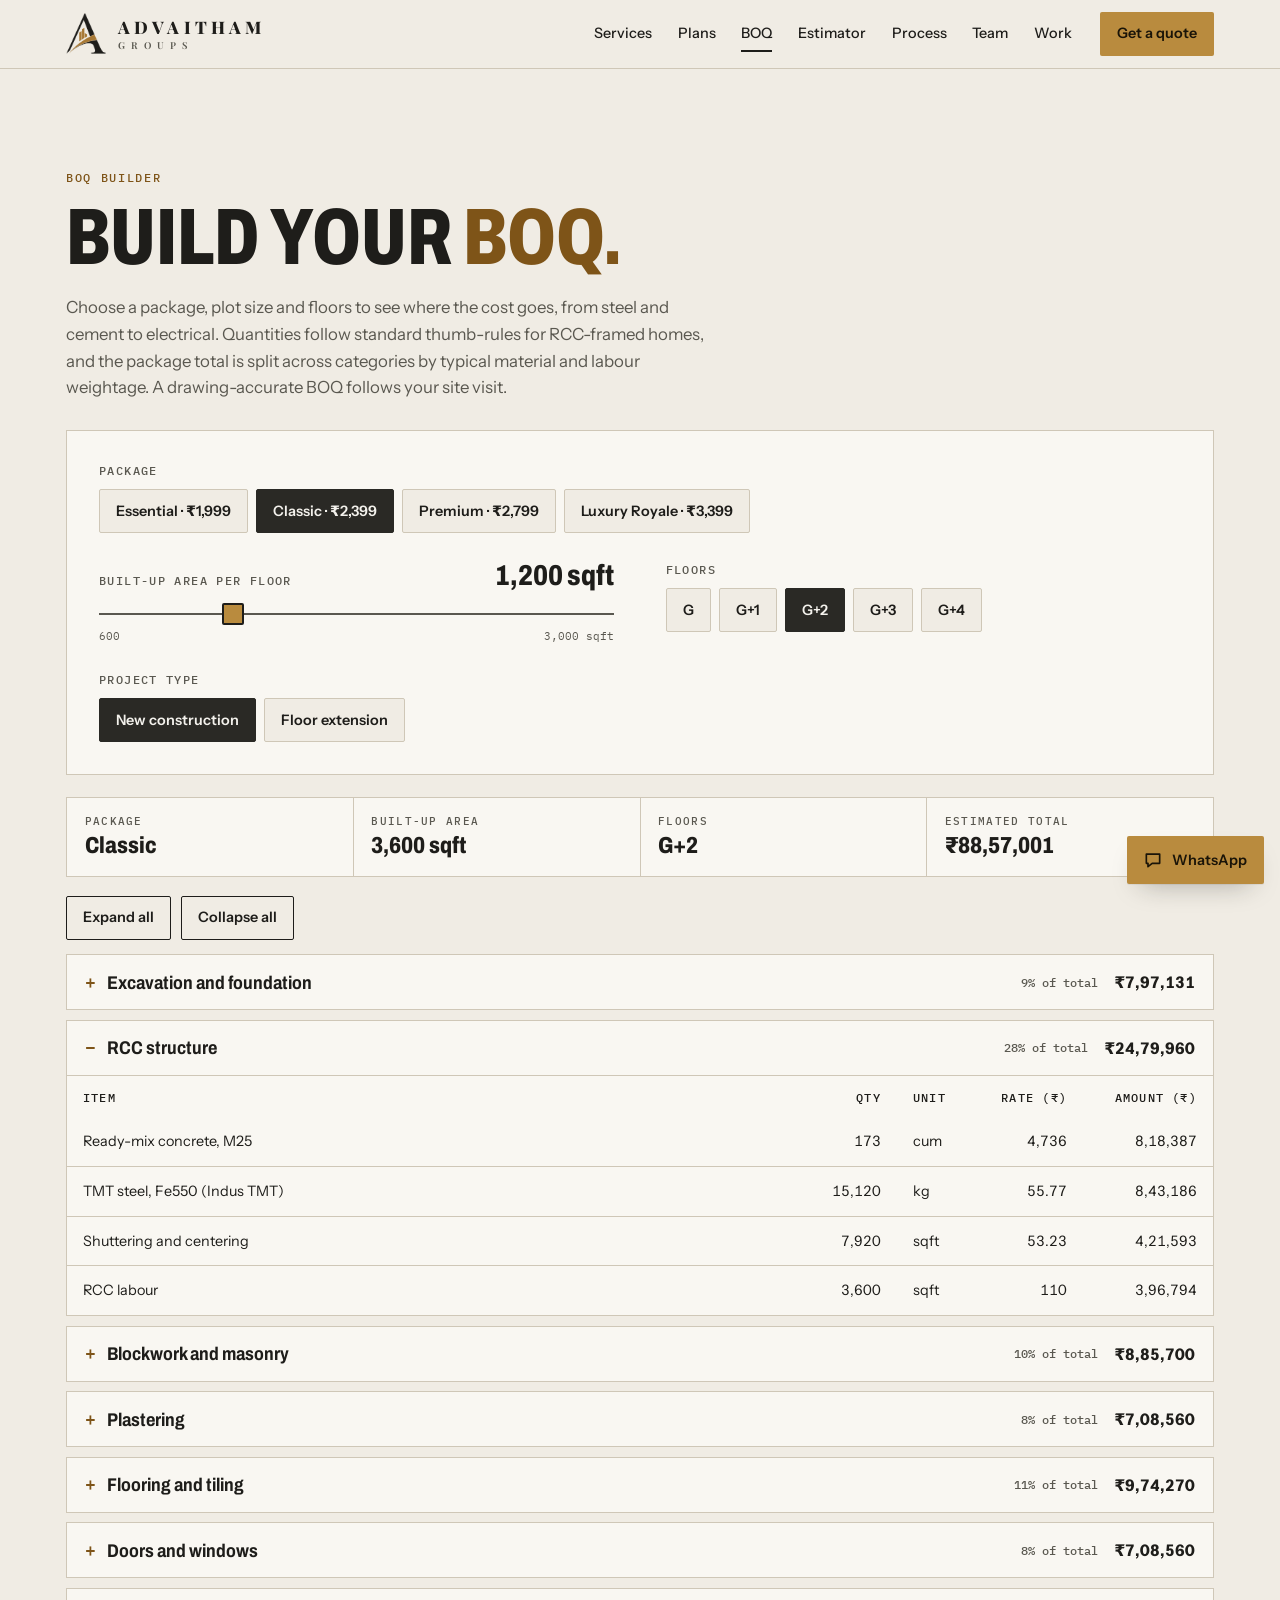
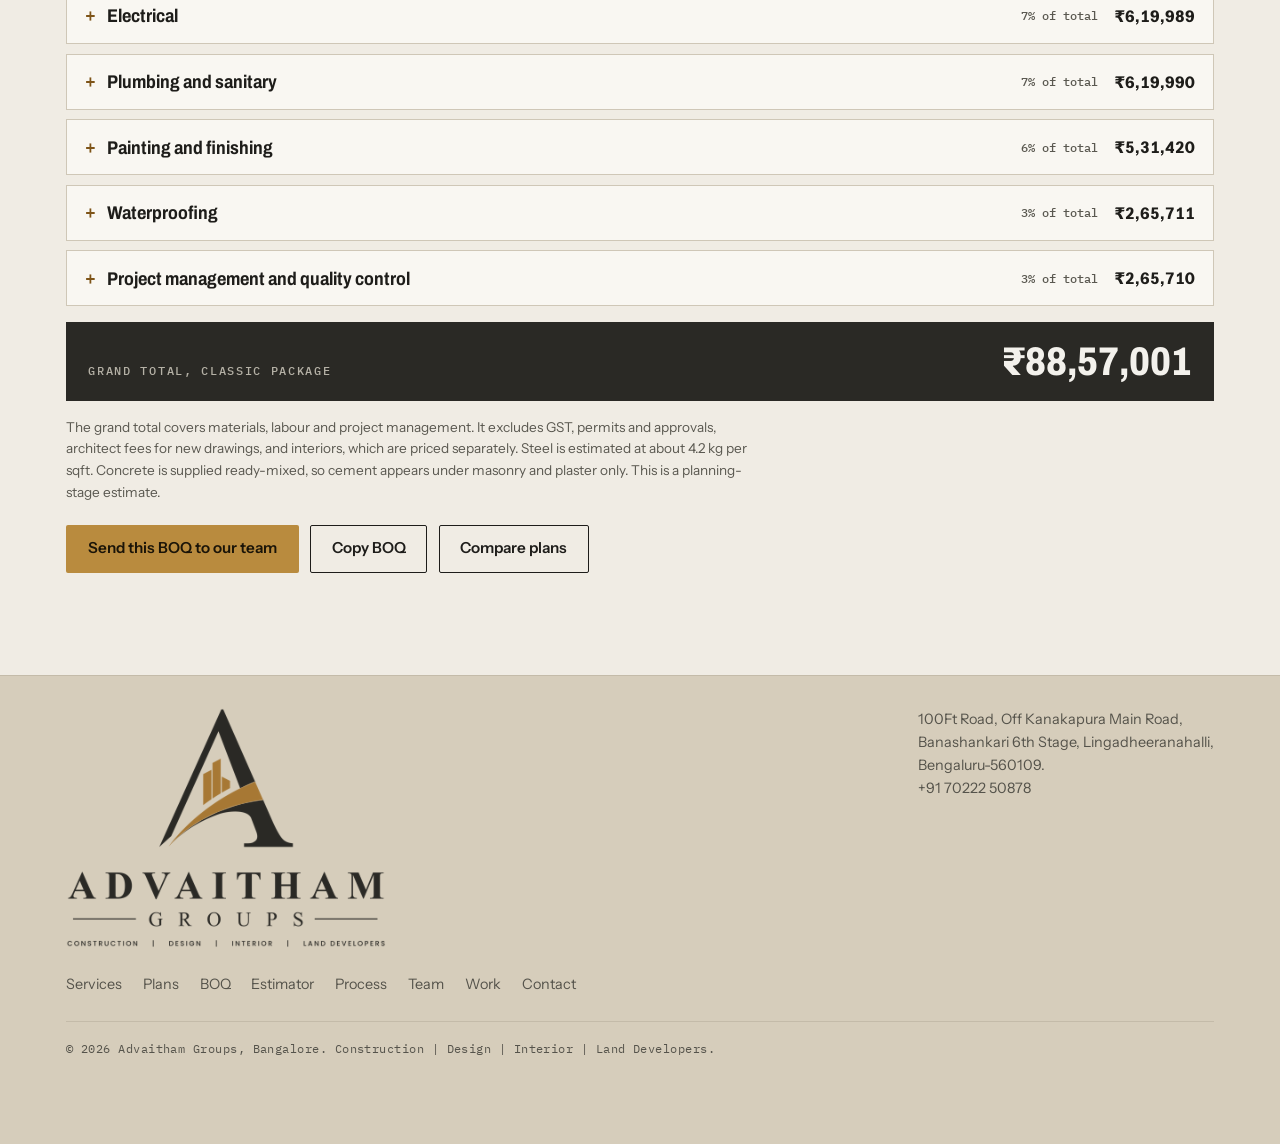
==== boq.html @ 54901fe6 "Add files via upload" ====
<!doctype html>
<html lang="en">
<head>
<meta charset="utf-8">
<meta name="viewport" content="width=device-width, initial-scale=1, viewport-fit=cover">
<meta name="description" content="Advaitham Groups: construction, design, interior and land development in Bengaluru. 100Ft Road, Off Kanakapura Main Road, Banashankari 6th Stage, Lingadheeranahalli, Bengaluru-560109.">
<meta name="theme-color" content="#E1DACD">
<title>BOQ Builder | Advaitham Groups</title>
<link rel="preconnect" href="https://fonts.googleapis.com">
<link rel="preconnect" href="https://fonts.gstatic.com" crossorigin>
<link rel="stylesheet" href="https://fonts.googleapis.com/css2?family=Archivo:wdth,wght@62..125,100..900&family=IBM+Plex+Mono:wght@400;500&family=Instrument+Sans:wght@400;500;600&family=Playfair+Display:wght@600;800&display=swap">
<link rel="stylesheet" href="styles.css">
<style>html{color-scheme:light}:root{padding-top:env(safe-area-inset-top,0px);padding-bottom:env(safe-area-inset-bottom,0px)}</style>
</head>
<body>
<header class="hdr">
  <div class="wrap hdr-in">
    <a class="brand" href="index.html#top" aria-label="Advaitham Groups, home"><span class="lg lg-mark" aria-hidden="true"><i class="k"></i><i class="b"></i></span><span class="bt"><b>ADVAITHAM</b><small>GROUPS</small></span></a>
    <div class="nav">
      <nav class="nav-links" id="nav-links" aria-label="Main"><a href="index.html#services">Services</a><a href="plans.html">Plans</a><a href="boq.html" aria-current="page">BOQ</a><a href="index.html#estimate">Estimator</a><a href="index.html#process">Process</a><a href="index.html#team">Team</a><a href="index.html#work">Work</a></nav>
      <a class="btn btn-primary btn-sm" href="index.html#contact">Get a quote</a>
      <button class="menu-btn" id="menu-btn" type="button" aria-expanded="false" aria-controls="nav-links" aria-label="Open menu">
        <svg viewBox="0 0 20 20" fill="none" stroke="currentColor" stroke-width="2" stroke-linecap="square"><path d="M2 5h16M2 10h16M2 15h16"/></svg>
      </button>
    </div>
  </div>
</header>
<main>
<section class="sec">
  <div class="wrap">
    <p class="eyebrow">BOQ builder</p>
    <h1 class="ph">Build your <span class="hl">BOQ.</span></h1>
    <p class="ph-p">Choose a package, plot size and floors to see where the cost goes, from steel and cement to electrical. Quantities follow standard thumb-rules for RCC-framed homes, and the package total is split across categories by typical material and labour weightage. A drawing-accurate BOQ follows your site visit.</p>
    <div class="boq-ctl" style="margin-top:1.8rem">
      <fieldset class="full"><legend class="field-l">Package</legend><div class="chips" id="pkg-chips"></div></fieldset>
      <div>
        <div class="field-h"><label class="field-l" for="plot">Built-up area per floor</label><output class="field-v" id="plot-v" for="plot">1,200 sqft</output></div>
        <input type="range" id="plot" min="600" max="3000" step="50" value="1200">
        <div class="range-ends"><span>600</span><span>3,000 sqft</span></div>
      </div>
      <fieldset><legend class="field-l" id="floors-l">Floors</legend><div class="chips" id="floors-chips"></div></fieldset>
      <fieldset class="full"><legend class="field-l">Project type</legend><div class="chips" id="type-chips"></div></fieldset>
    </div>
    <div class="boq-sum" id="boq-sum"></div>
    <div class="boq-tools">
      <button class="btn btn-ghost btn-sm" id="boq-exp" type="button">Expand all</button>
      <button class="btn btn-ghost btn-sm" id="boq-col" type="button">Collapse all</button>
    </div>
    <div id="boq-cats"></div>
    <div class="bq-total" id="boq-total"></div>
    <p class="boq-note">The grand total covers materials, labour and project management. It excludes GST, permits and approvals, architect fees for new drawings, and interiors, which are priced separately. Steel is estimated at about 4.2 kg per sqft. Concrete is supplied ready-mixed, so cement appears under masonry and plaster only. This is a planning-stage estimate.</p>
    <div class="est-actions">
      <a class="btn btn-primary" id="boq-wa" href="https://wa.me/917022250878" target="_blank" rel="noopener">Send this BOQ to our team</a>
      <button class="btn btn-ghost" id="boq-copy" type="button">Copy BOQ</button>
      <a class="btn btn-ghost" href="plans.html">Compare plans</a>
    </div>
  </div>
</section>
</main>
<footer class="foot">
  <div class="wrap foot-in">
    <a href="index.html#top" aria-label="Advaitham Groups, back to top"><span class="lg lg-full" role="img" aria-label="Advaitham Groups. Construction, Design, Interior, Land Developers"><i class="k"></i><i class="b"></i></span></a>
    <address>100Ft Road, Off Kanakapura Main Road,<br>Banashankari 6th Stage, Lingadheeranahalli,<br>Bengaluru-560109.<br>+91 70222 50878</address>
    <nav aria-label="Footer">
      <a href="index.html#services">Services</a><a href="plans.html">Plans</a><a href="boq.html">BOQ</a><a href="index.html#estimate">Estimator</a><a href="index.html#process">Process</a><a href="index.html#team">Team</a><a href="index.html#work">Work</a><a href="index.html#contact">Contact</a>
    </nav>
    <small class="cp">© 2026 Advaitham Groups, Bangalore. Construction | Design | Interior | Land Developers.</small>
  </div>
</footer>

<a class="wa" href="https://wa.me/917022250878?text=Hi%20Advaitham%20Groups%2C%20I%27d%20like%20to%20discuss%20a%20project." target="_blank" rel="noopener" aria-label="Chat with Advaitham Groups on WhatsApp">
  <svg viewBox="0 0 24 24" aria-hidden="true"><path d="M4 5h16v11H11l-5 4v-4H4z"/></svg><span>WhatsApp</span>
</a>
<script src="site.js"></script>
<script>
var A=ADV,$=A.$,$$=A.$$,inr=A.inr,waLink=A.waLink,copyText=A.copyText,STAGES=A.STAGES,PLANS=A.PLANS,ORDER=A.ORDER;

var q=new URLSearchParams(location.search);
var S=A.clean(q.has('pkg')?{pkg:q.get('pkg'),plot:q.get('plot'),floors:q.get('floors'),type:q.get('type')}:A.load());
var boqText='';
function buildFloors(){
  if(S.type==='ext'&&S.floors>4)S.floors=4;
  $('#floors-l').textContent=S.type==='ext'?'Floors to add':'Floors';
  A.chipGroup($('#floors-chips'),'floors',A.floorItems(S),S.floors,function(v){S.floors=+v;render()});
}
function render(){
  var d=A.boqData(S),c=d.c,openSet=$$('#boq-cats details').map(function(e){return e.open});
  $('#plot-v').textContent=inr(S.plot)+' sqft';
  $('#boq-sum').innerHTML=[['Package',c.pkg],['Built-up area',inr(c.area)+' sqft'],['Floors',A.floorLabel(S)],['Estimated total','₹'+inr(d.total)]].map(function(r){return '<div><div class="l">'+r[0]+'</div><div class="v">'+r[1]+'</div></div>'}).join('');
  $('#boq-cats').innerHTML=d.cats.map(function(k,i){
    var rows=k.items.map(function(it){
      var r=it.rate>=100?inr(it.rate):it.rate.toFixed(2);
      return '<tr><td>'+it.n+'</td><td class="r">'+A.qfmt(it.q,it.u)+'</td><td>'+it.u+'</td><td class="r">'+r+'</td><td class="r">'+inr(it.amt)+'</td></tr>';
    }).join('');
    var isOpen=openSet.length?openSet[i]:i===1;
    return '<details class="bq-cat"'+(isOpen?' open':'')+'><summary><span class="bq-n">'+k.n+'</span><span class="bq-share">'+k.w+'% of total</span><span class="bq-sub">₹'+inr(k.sub)+'</span></summary><div class="tbl"><table class="bq-t"><thead><tr><th>Item</th><th class="r">Qty</th><th>Unit</th><th class="r">Rate (₹)</th><th class="r">Amount (₹)</th></tr></thead><tbody>'+rows+'</tbody></table></div></details>';
  }).join('');
  $('#boq-total').innerHTML='<span>Grand total, '+c.pkg+' package</span><b>₹'+inr(d.total)+'</b>';
  var lines=['Hi Advaitham Groups, here is the BOQ I generated on your site.',A.floorLabel(S)+', '+inr(c.area)+' sqft total, '+c.pkg+' package'].concat(d.cats.map(function(k){return k.n+': ₹'+inr(k.sub)}),['Grand total: ₹'+inr(d.total),'I would like to discuss this.']);
  boqText=lines.join('\n');
  $('#boq-wa').href=waLink(boqText);
  A.save(S);
}
var plot=$('#plot');plot.value=S.plot;
buildFloors();
A.chipGroup($('#type-chips'),'type',[{v:'new',t:'New construction'},{v:'ext',t:'Floor extension'}],S.type,function(v){S.type=v;buildFloors();render()});
A.chipGroup($('#pkg-chips'),'pkg',A.PRICED.map(function(k){return {v:k,t:PLANS[k].name+' · ₹'+inr(PLANS[k].rate)}}),S.pkg,function(v){S.pkg=v;render()});
plot.addEventListener('input',function(e){S.plot=+e.target.value;render()});
$('#boq-exp').addEventListener('click',function(){$$('#boq-cats details').forEach(function(e){e.open=true})});
$('#boq-col').addEventListener('click',function(){$$('#boq-cats details').forEach(function(e){e.open=false})});
$('#boq-copy').addEventListener('click',function(e){copyText(boqText,e.currentTarget)});
render();

</script>
</body>
</html>
---- styles.css ----
/* Layout concept: a sand structural-drawing hero over pale stone sheets, matching the light logo. Square corners, mono dimension labels. Charcoal and bronze come straight from the Advaitham logo; bronze is reserved for actions and emphasis. */
:root{
  --bg:#F0ECE4; --bg-2:#E8E2D6; --surface:#F9F7F2;
  --ink:#1E1D1A; --ink-2:#5A5850; --line:#CFC7B7;
  --eyebrow:#7E5418; --amber-d:#8A5C1B;
  --deep:#2A2925; --deep-2:#34332E; --deep-ink:#F3F1EC; --deep-ink-2:#B5B1A6; --deep-line:#4D4B44;
  --accent:#B98B3E; --accent-hover:#CDA255; --accent-ink:#1A1408;
  --chip-on:#2A2925; --focus:#7E5418; --err-deep:#FF9C8A;
  --logo-ink:#1E1D1A; --logo-bronze:#A77834;
  --sec-bg:#E1DACD; --sec-bg-2:#EAE4D9; --sec-ink:#2A2925; --sec-ink-2:#55534B; --sec-line:#C4BBA9; --sec-accent-text:#7E5418; --sec-bronze:#9A6C28; --sec-logo-bronze:#A77834; --sec-err:#B3261E; --sec-foot:#D6CDBB;
  --shadow:0 1px 0 rgba(30,29,26,.06),0 12px 28px -14px rgba(30,29,26,.4);
  --f-display:'Archivo','Roboto Condensed','Arial Narrow',sans-serif;
  --f-serif:'Playfair Display',Georgia,'Times New Roman',serif;
  --f-body:'Instrument Sans',system-ui,-apple-system,'Segoe UI',sans-serif;
  --f-mono:'IBM Plex Mono',ui-monospace,Menlo,Consolas,monospace;
}
/* Light only: the site keeps the sand and bronze look on every device. */
:root[data-theme="dark"]{
  --bg:#141311; --bg-2:#1A1916; --surface:#201E1B;
  --ink:#ECE9E2; --ink-2:#A8A499; --line:#37352E;
  --eyebrow:#D3A85C; --amber-d:#D3A85C;
  --deep:#0D0C0A; --deep-2:#171613; --deep-line:#302E28;
  --chip-on:#0D0C0A; --focus:#D3A85C;
  --logo-ink:#ECE9E2; --logo-bronze:#C99B47;
    --sec-bg:#0D0C0A; --sec-bg-2:#171613; --sec-ink:#F3F1EC; --sec-ink-2:#B5B1A6; --sec-line:#302E28; --sec-accent-text:#B98B3E; --sec-bronze:#B98B3E; --sec-logo-bronze:#C79C4B; --sec-err:#FF9C8A; --sec-foot:#0D0C0A;
  --shadow:0 12px 28px -14px rgba(0,0,0,.75);
  color-scheme:dark;
}

*,*::before,*::after{box-sizing:border-box}
html{scroll-behavior:smooth}
body{margin:0;background:var(--bg);color:var(--ink);font:400 1rem/1.6 var(--f-body);-webkit-font-smoothing:antialiased}
body::before{content:"";position:fixed;inset:0 0 auto;height:env(safe-area-inset-top,0px);background:var(--bg);z-index:60}
h1,h2,h3{font-family:var(--f-display);margin:0;text-wrap:balance}
h2{font-weight:750;font-stretch:80%;letter-spacing:0}
h3{font-weight:700;font-stretch:85%}
p{margin:0}
a{color:inherit}
:focus-visible{outline:3px solid var(--focus);outline-offset:2px}
.deep :focus-visible{outline-color:var(--accent)}
section[id]{scroll-margin-top:76px}

.wrap{max-width:1180px;margin-inline:auto;padding-left:max(16px,env(safe-area-inset-left,0px));padding-right:max(16px,env(safe-area-inset-right,0px))}
.sec{padding-block:clamp(56px,8vw,104px)}
.alt{background:var(--bg-2)}
.deep{background:var(--deep);color:var(--deep-ink)}
.hero.deep,#contact.deep,.foot{--deep:var(--sec-bg);--deep-2:var(--sec-bg-2);--deep-ink:var(--sec-ink);--deep-ink-2:var(--sec-ink-2);--deep-line:var(--sec-line);--logo-ink:var(--sec-ink);--logo-bronze:var(--sec-logo-bronze)}
.hero.deep :focus-visible,#contact.deep :focus-visible{outline-color:var(--sec-bronze)}
.eyebrow{font:500 .75rem/1.2 var(--f-mono);letter-spacing:.14em;text-transform:uppercase;color:var(--eyebrow);margin:0 0 .9rem}
.deep .eyebrow{color:var(--sec-accent-text)}
.sec-head{display:grid;grid-template-columns:minmax(0,1fr) auto;gap:1.5rem 2rem;align-items:end;margin-bottom:clamp(28px,4vw,48px)}
.sec-head h2{font-size:clamp(2.1rem,4.6vw,3.5rem);line-height:1;margin-bottom:.9rem}
.sec-head p{max-width:58ch;color:var(--ink-2)}
@media (max-width:700px){.sec-head{grid-template-columns:1fr}}

/* buttons */
.btn{display:inline-flex;align-items:center;justify-content:center;gap:.6rem;min-height:48px;padding:.85rem 1.3rem;border:1.5px solid transparent;border-radius:2px;font:600 .95rem/1.1 var(--f-body);text-decoration:none;cursor:pointer;transition:background .15s,color .15s,border-color .15s}
.btn-primary{background:var(--accent);color:var(--accent-ink)}
.btn-primary:hover{background:var(--accent-hover)}
.btn-ghost{background:transparent;border-color:currentColor;color:var(--ink)}
.btn-ghost:hover{background:var(--ink);color:var(--bg);border-color:var(--ink)}
.deep .btn-ghost{color:var(--deep-ink)}
.deep .btn-ghost:hover{background:var(--deep-ink);color:var(--deep);border-color:var(--deep-ink)}
.btn-sm{min-height:44px;padding:.6rem 1rem;font-size:.9rem}
.btn svg{width:18px;height:18px;flex:none}

/* header */
.hdr{position:sticky;top:env(safe-area-inset-top,0px);z-index:50;background:var(--bg);border-bottom:1px solid var(--line)}
.hdr-in{display:flex;align-items:center;justify-content:space-between;gap:1rem;min-height:68px}
.brand{display:flex;align-items:center;gap:.75rem;color:var(--ink);text-decoration:none}
.bt b{display:block;font:800 1.08rem/1 var(--f-serif);letter-spacing:.24em}
.bt small{display:block;margin-top:.35rem;font:600 .6rem/1 var(--f-serif);letter-spacing:.62em;color:var(--ink-2)}
.lg{position:relative;display:block;flex:none}
.lg i{position:absolute;inset:0;display:block;-webkit-mask-repeat:no-repeat;mask-repeat:no-repeat;-webkit-mask-size:100% 100%;mask-size:100% 100%}
.lg i.k{background:var(--logo-ink)}
.lg i.b{background:var(--logo-bronze)}
.lg-mark{width:40px;aspect-ratio:220/226}
.lg-mark i.k{-webkit-mask-image:url([data-uri]);mask-image:url([data-uri])}
.lg-mark i.b{-webkit-mask-image:url([data-uri]);mask-image:url([data-uri])}
.lg-full{width:100%;aspect-ratio:720/540}
.foot-in>a{display:block;width:min(320px,100%)}
.lg-full i.k{-webkit-mask-image:url([data-uri]);mask-image:url([data-uri])}
.lg-full i.b{-webkit-mask-image:url([data-uri]);mask-image:url([data-uri])}
.nav{display:flex;align-items:center;gap:clamp(1rem,2.2vw,2rem)}
.nav-links{display:flex;align-items:center;gap:clamp(.9rem,2vw,1.7rem)}
.nav-links a{font:500 .9rem var(--f-body);text-decoration:none;padding:.5rem 0;border-bottom:2px solid transparent}
.nav-links a:hover{border-bottom-color:var(--ink)}
.menu-btn{display:none;align-items:center;justify-content:center;width:44px;height:44px;background:none;border:1.5px solid var(--line);border-radius:2px;color:var(--ink);cursor:pointer}
.menu-btn svg{width:20px;height:20px}
@media (max-width:940px){
  .menu-btn{display:inline-flex}
  .nav-links{display:none;position:absolute;left:0;right:0;top:100%;flex-direction:column;align-items:stretch;gap:0;background:var(--bg);border-bottom:1px solid var(--line);padding:.5rem max(16px,env(safe-area-inset-right,0px)) 1rem max(16px,env(safe-area-inset-left,0px))}
  .nav-links.open{display:flex}
  .nav-links a{padding:.9rem 0;border-bottom:1px solid var(--line);font-size:1rem}
}
@media (max-width:520px){.nav .btn{display:none}}

/* hero */
.hero{position:relative;overflow:hidden;padding-block:clamp(36px,6vw,84px) clamp(44px,6vw,80px)}
.hero::before{content:"";position:absolute;inset:0;background-image:linear-gradient(var(--deep-line) 1px,transparent 1px),linear-gradient(90deg,var(--deep-line) 1px,transparent 1px);background-size:56px 56px;opacity:.32;pointer-events:none;-webkit-mask-image:linear-gradient(to bottom,#000 30%,transparent 100%);mask-image:linear-gradient(to bottom,#000 30%,transparent 100%)}
.hero-grid{position:relative;display:grid;grid-template-columns:minmax(0,1.18fr) minmax(0,.82fr);gap:clamp(28px,5vw,72px);align-items:center}
@media (max-width:900px){.hero-grid{grid-template-columns:1fr}}
.hero h1{font-size:clamp(2.7rem,7.6vw,6rem);line-height:.92;font-weight:800;font-stretch:72%;text-transform:uppercase;margin-bottom:1.4rem;overflow-wrap:break-word}
.hero h1 .hl{color:var(--sec-bronze)}
.lede{font-size:clamp(1.05rem,1.6vw,1.2rem);max-width:52ch;color:var(--deep-ink-2);margin-bottom:2rem}
.lede strong{color:var(--deep-ink);font-weight:600}
.cta-row{display:flex;flex-wrap:wrap;gap:.8rem}
.facts{list-style:none;margin:clamp(28px,4vw,48px) 0 0;padding:1.3rem 0 0;border-top:1px solid var(--deep-line);display:grid;grid-template-columns:repeat(3,minmax(0,1fr));gap:1.25rem}
.facts .n{display:block;font:800 clamp(1.7rem,3.6vw,2.5rem)/1 var(--f-display);font-stretch:75%;text-transform:uppercase}
.facts .c{display:block;margin-top:.4rem;font:400 .72rem/1.45 var(--f-mono);letter-spacing:.03em;color:var(--deep-ink-2)}
.sheet{margin:0;max-width:520px;width:100%;justify-self:center;border:1px solid var(--deep-line);background:var(--deep-2);background:color-mix(in srgb,var(--deep-2) 60%,transparent)}
.sheet svg{display:block;width:100%;height:auto}
.sheet figcaption{display:grid;grid-template-columns:auto 1fr auto;border-top:1px solid var(--deep-line);font:500 .66rem/1.3 var(--f-mono);letter-spacing:.1em;text-transform:uppercase;color:var(--deep-ink-2)}
.sheet figcaption span{padding:.6rem .8rem}
.sheet figcaption span+span{border-left:1px solid var(--deep-line)}
@media (max-width:480px){.sheet figcaption{grid-template-columns:1fr 1fr}.sheet figcaption span:first-child{grid-column:1/-1;border-bottom:1px solid var(--deep-line)}.sheet figcaption span+span{border-left:0}.sheet figcaption span:last-child{border-left:1px solid var(--deep-line)}}

/* hero drawing */
.hs-t{font:500 13px var(--f-mono);fill:var(--deep-ink-2)}
.hs-c{text-anchor:middle}
.hs-tacc{fill:var(--sec-accent-text)}
.hs-struct rect{fill:var(--deep-2);stroke:var(--deep-ink);stroke-width:1.5}
.hs-thin{fill:none;stroke:var(--deep-ink-2);stroke-width:1}
.hs-tick{fill:none;stroke:var(--deep-ink);stroke-width:1.5}
.hs-dash{fill:none;stroke:var(--deep-ink-2);stroke-width:1;stroke-dasharray:5 4;opacity:.7}
.hs-grid path{fill:none;stroke:var(--deep-line);stroke-width:1;stroke-dasharray:16 4 2 4}
.hs-bub circle{fill:var(--deep);stroke:var(--deep-ink-2);stroke-width:1}
.hs-ground{fill:none;stroke:var(--deep-ink);stroke-width:2}
.hs-hatch{stroke:var(--deep-line);stroke-width:1}
.hs-brick{stroke:var(--deep-ink-2);stroke-width:.7;fill:none;opacity:.6}
.hs-wall rect{fill:url(#brick);stroke:var(--deep-ink-2);stroke-width:1}
.hs-open rect{fill:var(--deep);stroke:var(--deep-ink-2);stroke-width:1.2}
.hs-acc{fill:none;stroke:var(--sec-bronze);stroke-width:1.6;stroke-dasharray:6 4}
.hs-accfill{fill:var(--sec-bronze);stroke:none}

/* services */
.svc-grid{list-style:none;margin:0;padding:0;display:grid;grid-template-columns:repeat(4,minmax(0,1fr));gap:1px;background:var(--line);border:1px solid var(--line)}
@media (max-width:1100px){.svc-grid{grid-template-columns:repeat(2,minmax(0,1fr))}}
@media (max-width:600px){.svc-grid{grid-template-columns:1fr}}
.svc .ticks{margin-top:.5rem;padding-top:1rem;border-top:1px solid var(--line)}
.svc{background:var(--surface);padding:1.6rem 1.5rem 1.9rem;display:flex;flex-direction:column;gap:.9rem;min-width:0;transition:background .2s}
.svc:hover{background:var(--bg)}
.svc-top{display:flex;justify-content:space-between;align-items:center;gap:1rem}
.svc-ic{display:grid;place-items:center;width:46px;height:46px;border:1.5px solid var(--ink);border-radius:2px;color:var(--ink);transition:background .2s,border-color .2s,color .2s}
.svc:hover .svc-ic{background:var(--accent);border-color:var(--accent);color:var(--accent-ink)}
.svc-ic svg{width:26px;height:26px;fill:none;stroke:currentColor;stroke-width:1.6;stroke-linecap:square;stroke-linejoin:miter}
.tag{font:500 .66rem/1 var(--f-mono);letter-spacing:.14em;text-transform:uppercase;color:var(--eyebrow)}
.svc h3{font-size:1.55rem;line-height:1.05}
.svc p{color:var(--ink-2);font-size:.97rem}

/* plans */
.plan-tabs{display:flex;flex-wrap:wrap;gap:.6rem;margin-bottom:1.2rem}
.plan-tab{appearance:none;border:1.5px solid var(--line);background:var(--surface);color:var(--ink);border-radius:2px;min-height:46px;padding:0 1.3rem;font:600 .95rem var(--f-body);cursor:pointer;transition:background .15s,color .15s,border-color .15s}
.plan-tab:hover{border-color:var(--ink)}
.plan-tab[aria-selected="true"]{background:var(--deep);border-color:var(--deep);color:var(--deep-ink)}
.plan-panel{display:grid;grid-template-columns:minmax(0,1fr) minmax(0,1.25fr);gap:clamp(20px,4vw,56px);align-items:center;background:var(--surface);border:1px solid var(--line);padding:clamp(22px,3vw,40px);min-width:0}
@media (max-width:760px){.plan-panel{grid-template-columns:1fr}}
.plan-name{font-size:clamp(1.9rem,3vw,2.5rem);line-height:1;font-weight:800;font-stretch:80%;margin-bottom:.8rem}
.plan-rate{font:800 clamp(2.6rem,5vw,3.6rem)/.95 var(--f-display);font-stretch:75%;font-variant-numeric:tabular-nums;color:var(--eyebrow)}
.plan-rate small{font:500 .8rem var(--f-mono);color:var(--ink-2);margin-left:.4rem;letter-spacing:0}
.plan-blurb{color:var(--ink-2);max-width:48ch;margin:.9rem 0 1.3rem}
.plan-list{margin:0;gap:.85rem;font-size:1rem}
.incl{margin-top:clamp(24px,3vw,36px)}
.incl-list{grid-template-columns:repeat(3,minmax(0,1fr));gap:.6rem 1.5rem;margin-top:.4rem}
@media (max-width:760px){.incl-list{grid-template-columns:1fr}}
.cmp{margin-top:clamp(24px,3vw,36px);border:1px solid var(--line);background:var(--surface);padding:clamp(18px,3vw,32px);display:grid;gap:1.3rem}
.cmp-head{display:flex;flex-wrap:wrap;justify-content:space-between;align-items:flex-end;gap:1rem 2rem}
.cmp-head h3{font-size:clamp(1.4rem,2.4vw,1.9rem);line-height:1.05}
.cmp-sel{display:flex;flex-wrap:wrap;gap:1rem}
.cmp-sel label{display:block;font:500 .68rem var(--f-mono);letter-spacing:.12em;text-transform:uppercase;color:var(--ink-2);margin-bottom:.3rem}
.cmp-sel select{min-height:44px;min-width:170px;border:1.5px solid var(--line);background:var(--bg);color:var(--ink);padding:0 .8rem;border-radius:2px;font:500 .95rem var(--f-body)}
#cmp-pair{min-width:560px}
.person{font:700 1.05rem/1.2 var(--f-body);letter-spacing:.14em;margin:0 0 .6rem}
[hidden]{display:none!important}
.boq-sum{display:grid;grid-template-columns:repeat(4,minmax(0,1fr));gap:1px;background:var(--line);border:1px solid var(--line);margin-bottom:1.2rem}
@media (max-width:700px){.boq-sum{grid-template-columns:repeat(2,minmax(0,1fr))}}
.boq-sum>div{background:var(--surface);padding:1rem 1.1rem;min-width:0}
.boq-sum .l{font:500 .68rem var(--f-mono);letter-spacing:.12em;text-transform:uppercase;color:var(--ink-2)}
.boq-sum .v{font:800 1.45rem/1.15 var(--f-display);font-stretch:80%;margin-top:.3rem;font-variant-numeric:tabular-nums;overflow-wrap:anywhere}
.boq-tools{display:flex;flex-wrap:wrap;gap:.6rem;margin-bottom:.9rem}
details.bq-cat{border:1px solid var(--line);background:var(--surface);margin-bottom:.6rem}
details.bq-cat>summary{display:grid;grid-template-columns:minmax(0,1fr) auto auto;gap:1rem;align-items:center;padding:.85rem 1.1rem;cursor:pointer;list-style:none;min-height:54px}
details.bq-cat>summary::-webkit-details-marker{display:none}
.bq-n{font:700 1.15rem/1.2 var(--f-display);font-stretch:85%}
.bq-n::before{content:"+";font:500 1.1rem var(--f-mono);margin-right:.7rem;color:var(--eyebrow)}
details.bq-cat[open] .bq-n::before{content:"\2212"}
.bq-share{font:500 .72rem var(--f-mono);color:var(--ink-2);white-space:nowrap}
.bq-sub{font:700 1rem var(--f-body);font-variant-numeric:tabular-nums;white-space:nowrap}
@media (max-width:560px){.bq-share{display:none}details.bq-cat>summary{grid-template-columns:minmax(0,1fr) auto}}
.tbl .bq-t{min-width:620px;font-size:.9rem;table-layout:fixed}
.bq-t th:nth-child(2){width:88px}.bq-t th:nth-child(3){width:76px}.bq-t th:nth-child(4){width:110px}.bq-t th:nth-child(5){width:130px}
.bq-t .r{text-align:right;font-variant-numeric:tabular-nums;white-space:nowrap}
.bq-total{display:flex;flex-wrap:wrap;justify-content:space-between;align-items:baseline;gap:.5rem 1.5rem;background:var(--deep);color:var(--deep-ink);padding:1.2rem 1.4rem;margin-top:1rem}
.bq-total span{font:500 .75rem var(--f-mono);letter-spacing:.14em;text-transform:uppercase;color:var(--deep-ink-2)}
.bq-total b{font:800 clamp(1.8rem,3.6vw,2.5rem)/1 var(--f-display);font-stretch:80%;font-variant-numeric:tabular-nums}
.boq-note{margin:1rem 0 1.3rem;font-size:.85rem;color:var(--ink-2);max-width:78ch}
.tbl{overflow-x:auto;border-top:1px solid var(--line)}
.tbl table{border-collapse:collapse;width:100%;min-width:720px;font-size:.9rem}
.tbl th,.tbl td{text-align:left;padding:.8rem 1rem;border-bottom:1px solid var(--line);vertical-align:top}
.tbl th{font:500 .7rem var(--f-mono);letter-spacing:.1em;text-transform:uppercase;color:var(--eyebrow);white-space:nowrap}
.tbl thead th{color:var(--ink);font-size:.78rem}
.tbl tr:last-child td,.tbl tr:last-child th{border-bottom:0}

/* estimator */
.est{display:grid;grid-template-columns:minmax(0,1fr) minmax(0,1.1fr);border:1px solid var(--line);background:var(--surface)}
@media (max-width:900px){.est{grid-template-columns:1fr}}
.est-in{padding:clamp(20px,3vw,36px);display:grid;gap:1.9rem;align-content:start;min-width:0}
.est-out{padding:clamp(20px,3vw,36px);min-width:0}
.field-h{display:flex;justify-content:space-between;align-items:baseline;gap:1rem}
.field-l{font:500 .72rem var(--f-mono);letter-spacing:.12em;text-transform:uppercase;color:var(--ink-2)}
.field-v{font:800 1.8rem/1 var(--f-display);font-stretch:80%;font-variant-numeric:tabular-nums}
fieldset{border:0;margin:0;padding:0;min-width:0}
legend{padding:0;float:left;width:100%;margin-bottom:.7rem}
.chips{display:flex;flex-wrap:wrap;gap:.5rem;clear:both}
.chip{position:relative}
.chip input{position:absolute;opacity:0;width:1px;height:1px;margin:0}
.chip span{display:inline-flex;align-items:center;min-height:44px;padding:0 1rem;border:1.5px solid var(--line);border-radius:2px;background:var(--bg);cursor:pointer;font:600 .9rem var(--f-body);color:var(--ink);transition:background .15s,color .15s,border-color .15s}
.chip input:checked+span{background:var(--deep);border-color:var(--chip-on);color:var(--deep-ink)}
.chip input:focus-visible+span{outline:3px solid var(--focus);outline-offset:2px}
input[type=range]{-webkit-appearance:none;appearance:none;display:block;width:100%;height:30px;margin:.5rem 0 0;background:transparent;cursor:pointer}
input[type=range]::-webkit-slider-runnable-track{height:2px;background:var(--ink-2)}
input[type=range]::-moz-range-track{height:2px;background:var(--ink-2)}
input[type=range]::-webkit-slider-thumb{-webkit-appearance:none;width:22px;height:22px;margin-top:-10px;border-radius:2px;background:var(--accent);border:2px solid var(--ink)}
input[type=range]::-moz-range-thumb{width:18px;height:18px;border-radius:2px;background:var(--accent);border:2px solid var(--ink)}
.range-ends{display:flex;justify-content:space-between;font:400 .7rem var(--f-mono);color:var(--ink-2)}
.est-out .field-l{color:var(--accent)}
.cost{font:800 clamp(2.3rem,5vw,3.6rem)/1 var(--f-display);font-stretch:75%;font-variant-numeric:tabular-nums;margin:.5rem 0 .5rem}
.est-sub{color:var(--deep-ink-2);font-size:.92rem}
.metrics{display:grid;grid-template-columns:repeat(2,minmax(0,1fr));gap:1rem;margin:1.5rem 0 1.25rem;padding-block:1.1rem;border-block:1px solid var(--deep-line)}
.m-v{font:800 1.9rem/1 var(--f-display);font-stretch:80%;font-variant-numeric:tabular-nums}
.m-l{margin-top:.35rem;font:400 .72rem var(--f-mono);color:var(--deep-ink-2)}
.pay-bar{display:flex;gap:3px;height:10px;margin:.9rem 0 .5rem}
.pay-bar i{display:block;height:100%;background:var(--accent)}
.pay{width:100%;border-collapse:collapse;font-size:.92rem;color:var(--deep-ink)}
.pay td{padding:.55rem 0;border-bottom:1px solid var(--deep-line);color:var(--deep-ink)}
.pay td.p{font:400 .78rem var(--f-mono);color:var(--deep-ink-2);padding-inline:1rem;white-space:nowrap}
.tbl table{color:var(--ink)}
.pay td:last-child{text-align:right;font-variant-numeric:tabular-nums;white-space:nowrap}
.est-note{margin:1rem 0 1.25rem;font-size:.8rem;line-height:1.5;color:var(--deep-ink-2)}
.est-actions{display:flex;flex-wrap:wrap;gap:.7rem}

/* differently */
.duo{display:grid;grid-template-columns:repeat(2,minmax(0,1fr));gap:clamp(16px,3vw,32px)}
@media (max-width:820px){.duo{grid-template-columns:1fr}}
.duo-card{background:var(--surface);border:1px solid var(--line);display:flex;flex-direction:column;min-width:0}
.duo-art{background:var(--bg);border-bottom:1px solid var(--line);padding:1rem}
.duo-art svg{display:block;width:100%;max-width:420px;height:auto;margin-inline:auto}
.duo-body{padding:clamp(20px,3vw,32px);display:grid;gap:.9rem}
.duo-body h3{font-size:clamp(1.5rem,2.6vw,2rem);line-height:1.05}
.duo-body p{color:var(--ink-2)}
.ticks{list-style:none;margin:.3rem 0 0;padding:0;display:grid;gap:.55rem;font-size:.95rem}
.ticks li{display:grid;grid-template-columns:14px 1fr;gap:.6rem;align-items:start}
.ticks li::before{content:"";width:8px;height:8px;margin-top:.5rem;background:var(--accent)}
.d-wall{fill:none;stroke:var(--ink);stroke-width:3;stroke-linecap:square}
.d-part{fill:none;stroke:var(--ink);stroke-width:2;stroke-linecap:square}
.d-path{fill:none;stroke:var(--amber-d);stroke-width:2;stroke-dasharray:6 5}
.d-cone{fill:var(--accent);opacity:.35}
.d-dot{fill:var(--accent);stroke:var(--ink);stroke-width:1.5}
.d-t{font:500 10px var(--f-mono);fill:var(--ink-2);letter-spacing:.08em}
.d-frame{fill:var(--surface);stroke:var(--ink);stroke-width:1.5}
.d-ground{stroke:var(--ink);stroke-width:1.5}
.d-conc{fill:var(--line);stroke:var(--ink);stroke-width:1.2}
.d-solid{fill:var(--ink)}
.d-win{fill:var(--bg-2);stroke:var(--ink);stroke-width:1}

/* process */
.rise{display:grid;grid-template-columns:minmax(0,1fr) minmax(0,1fr);gap:clamp(20px,4vw,56px);align-items:center}
@media (max-width:860px){.rise{grid-template-columns:1fr}}
.rise-view{background:var(--surface);border:1px solid var(--line);padding:1rem 1rem .8rem}
.rise-view svg{display:block;width:100%;height:auto}
.rise-cap{margin-top:.5rem;font:500 .7rem var(--f-mono);letter-spacing:.12em;text-transform:uppercase;color:var(--ink-2)}
.rg{opacity:0;transform:translateY(10px);transition:opacity .45s,transform .45s}
.rg.on{opacity:1;transform:none}
.col{transform-box:fill-box;transform-origin:50% 100%;transform:scaleY(.03);transition:transform .8s cubic-bezier(.2,.7,.2,1)}
#rs-2.on .col{transform:scaleY(1)}
.r-ground{stroke:var(--ink);stroke-width:2}
.r-bkl{stroke:var(--ink-2);stroke-width:.7;fill:none;opacity:.6}
.r-bkbg{fill:var(--bg-2)}
.r-earthl{stroke:var(--line);stroke-width:1}
.r-conc{fill:var(--line);stroke:var(--ink);stroke-width:1.4}
.r-wall{fill:url(#bk);stroke:var(--ink-2);stroke-width:1}
.r-el{fill:none;stroke:var(--amber-d);stroke-width:1.6;stroke-dasharray:4 3}
.r-pl{fill:none;stroke:var(--eyebrow);stroke-width:2.2}
.r-jb{fill:var(--amber-d)}
.r-tint{fill:var(--accent);opacity:.32}
.r-win{fill:var(--surface);stroke:var(--ink);stroke-width:1.5}
.r-bar{fill:none;stroke:var(--ink);stroke-width:1}
.stage-meta{display:flex;justify-content:space-between;align-items:center;gap:1rem;margin-bottom:.8rem}
.stage-k{font:500 .72rem var(--f-mono);letter-spacing:.14em;text-transform:uppercase;color:var(--eyebrow)}
.rise-info h3{font-size:clamp(1.7rem,3vw,2.3rem);line-height:1.02;margin-bottom:.7rem}
.rise-info p.t{color:var(--ink-2);min-height:5.6em}
.stage-ctl{margin:1.2rem 0 .4rem}
#stage{margin-inline:10%;width:80%}
.stage-names{display:grid;grid-template-columns:repeat(5,minmax(0,1fr))}
.stage-names button{appearance:none;background:none;border:0;padding:.5rem 0;min-height:44px;font:500 .66rem var(--f-mono);letter-spacing:.06em;text-transform:uppercase;color:var(--ink-2);cursor:pointer}
.stage-names button[aria-current="true"]{color:var(--ink);font-weight:500;text-decoration:underline;text-decoration-color:var(--accent);text-decoration-thickness:3px;text-underline-offset:6px}
.checks{list-style:none;margin:1rem 0;padding:0;display:grid;gap:.4rem;font-size:.92rem}
.checks li{display:grid;grid-template-columns:18px 1fr;gap:.5rem}
.checks svg{width:18px;height:18px;margin-top:.15rem;fill:none;stroke:var(--eyebrow);stroke-width:2;stroke-linecap:square}
.due{border-top:1px solid var(--line);padding-top:1rem;margin-top:1rem}
.due-row{display:flex;justify-content:space-between;align-items:baseline;gap:1rem}
.due-row .stage-k{color:var(--ink-2)}
.due-pct{font:800 2.2rem/1 var(--f-display);font-stretch:75%;font-variant-numeric:tabular-nums}
.due-bar{height:8px;background:var(--line);margin-top:.6rem}
.due-bar i{display:block;height:100%;width:30%;background:var(--accent);transition:width .5s}
.play{margin-top:1.2rem}

/* team */
.team{display:grid;grid-template-columns:repeat(2,minmax(0,1fr));gap:1px;background:var(--line);border:1px solid var(--line)}
@media (max-width:700px){.team{grid-template-columns:1fr}}
.role{background:var(--surface);padding:1.5rem 1.5rem 1.7rem;min-width:0}
.role .tag{display:block;margin-bottom:.5rem}
.role h3{font-size:1.45rem;line-height:1.05;margin-bottom:.55rem}
.role p{color:var(--ink-2);font-size:.97rem}
.promise{background:var(--deep);color:var(--deep-ink);padding:1.5rem 1.5rem 1.7rem;display:flex;flex-direction:column;justify-content:center;gap:.6rem;min-width:0}
.promise .tag{color:var(--accent)}
.promise h3{font-size:clamp(1.6rem,2.6vw,2.1rem);line-height:1.02}
.promise p{color:var(--deep-ink-2);font-size:.95rem}

/* work */
.types{display:grid;grid-template-columns:repeat(4,minmax(0,1fr));gap:1rem}
@media (max-width:1000px){.types{grid-template-columns:repeat(2,minmax(0,1fr))}}
@media (max-width:560px){.types{grid-template-columns:1fr}}
.type{min-width:0}
.type-art{background:var(--surface);border:1px solid var(--line);aspect-ratio:4/3;max-width:100%;display:block;padding:.6rem .6rem 0}
.type-art svg{display:block;width:100%;height:100%}
.type .tag{display:block;margin:.9rem 0 .35rem}
.type h3{font-size:1.35rem;line-height:1.05;margin-bottom:.4rem}
.type p{color:var(--ink-2);font-size:.93rem}
.work-note{margin-top:1.5rem;font:400 .75rem var(--f-mono);color:var(--ink-2)}
.e-ground{stroke:var(--ink);stroke-width:2}
.e-body{fill:var(--bg);stroke:var(--ink);stroke-width:1.5}
.e-win{fill:var(--surface);stroke:var(--ink-2);stroke-width:1.2}
.e-glass{fill:var(--bg-2);stroke:var(--ink-2);stroke-width:1.2}
.e-line{fill:none;stroke:var(--ink);stroke-width:1.2}
.e-slab{fill:var(--ink)}
.e-new{fill:none;stroke:var(--amber-d);stroke-width:1.6;stroke-dasharray:5 3}
.e-t{font:500 10px var(--f-mono);fill:var(--amber-d);letter-spacing:.06em}

/* contact */
.contact{display:grid;grid-template-columns:minmax(0,.85fr) minmax(0,1.15fr);gap:clamp(28px,5vw,72px)}
@media (max-width:860px){.contact{grid-template-columns:1fr}}
.contact h2{font-size:clamp(2.1rem,4.6vw,3.5rem);line-height:1;margin-bottom:1.6rem}
.dl{display:grid;gap:1.3rem;margin:0}
.dl dt{font:500 .72rem var(--f-mono);letter-spacing:.14em;text-transform:uppercase;color:var(--sec-accent-text);margin-bottom:.3rem}
.dl dd{margin:0}
.dl dd small{display:block;color:var(--deep-ink-2);font-size:.88rem}
.phone-row{display:flex;flex-wrap:wrap;align-items:center;gap:.5rem 1rem}
.phone{font:800 1.9rem/1 var(--f-display);font-stretch:80%;letter-spacing:.02em;text-decoration:none;user-select:all}
.btn-mini{min-height:36px;padding:.35rem .7rem;background:transparent;border:1.5px solid var(--deep-line);color:var(--deep-ink);border-radius:2px;font:500 .75rem var(--f-mono);cursor:pointer}
.btn-mini:hover{border-color:var(--sec-bronze);color:var(--sec-accent-text)}
.gets{list-style:none;margin:0;padding:0;display:grid;gap:.5rem;font-size:.95rem;color:var(--deep-ink-2)}
.gets li{display:grid;grid-template-columns:14px 1fr;gap:.6rem}
.gets li::before{content:"";width:8px;height:8px;margin-top:.5rem;background:var(--sec-bronze)}
.form{display:grid;grid-template-columns:repeat(2,minmax(0,1fr));gap:1.3rem}
.form .full{grid-column:1/-1}
@media (max-width:560px){.form{grid-template-columns:1fr}}
.fld{min-width:0}
.fld label{display:block;font:500 .7rem var(--f-mono);letter-spacing:.12em;text-transform:uppercase;color:var(--deep-ink-2);margin-bottom:.2rem}
.fld input,.fld select,.fld textarea{display:block;width:100%;font:400 1rem/1.4 var(--f-body);color:var(--deep-ink);background:transparent;border:0;border-bottom:1.5px solid var(--deep-line);border-radius:0;padding:.65rem 0;min-height:44px;appearance:none;-webkit-appearance:none}
.fld textarea{resize:vertical;min-height:96px}
.fld input::placeholder,.fld textarea::placeholder{color:var(--deep-ink-2);opacity:.65}
.fld input:focus,.fld select:focus,.fld textarea:focus{outline:none;border-bottom-color:var(--sec-bronze);box-shadow:0 1px 0 var(--sec-bronze)}
.fld select{background-image:url("data:image/svg+xml,%3Csvg xmlns='http://www.w3.org/2000/svg' width='12' height='8' viewBox='0 0 12 8'%3E%3Cpath d='M1 1l5 5 5-5' fill='none' stroke='%23B98B3E' stroke-width='2'/%3E%3C/svg%3E");background-repeat:no-repeat;background-position:right .2rem center;padding-right:1.6rem}
.fld select option{background:var(--deep);color:var(--deep-ink)}
.fld [aria-invalid="true"]{border-bottom-color:var(--sec-err)}
.err{min-height:1.2em;margin-top:.25rem;font-size:.8rem;color:var(--sec-err)}
.enq-out{margin-top:1.5rem;border:1px solid var(--deep-line);background:var(--deep-2);padding:1.25rem}
.enq-out h3{font-size:1.4rem;margin-bottom:.4rem}
.enq-out p{color:var(--deep-ink-2);font-size:.9rem;margin-bottom:.9rem}
.enq-out pre{margin:0 0 1rem;white-space:pre-wrap;overflow-wrap:anywhere;font:400 .8rem/1.55 var(--f-mono);color:var(--deep-ink);max-height:220px;overflow:auto;border:1px solid var(--deep-line);padding:.8rem;background:var(--deep)}

/* footer */
.foot{background:var(--sec-foot);color:var(--deep-ink);border-top:1px solid var(--deep-line);padding-block:2rem 5.5rem}
.foot-in{display:flex;flex-wrap:wrap;justify-content:space-between;gap:1.2rem 2rem;align-items:flex-start}
.foot nav{display:flex;flex-wrap:wrap;gap:.4rem 1.3rem;font-size:.9rem}
.foot address{font:normal .9rem/1.6 var(--f-body);color:var(--deep-ink-2);max-width:34ch}
.foot nav a{color:var(--deep-ink-2);text-decoration:none;padding:.35rem 0}
.foot nav a:hover{color:var(--sec-accent-text)}
.foot small.cp{flex-basis:100%;font:400 .72rem var(--f-mono);color:var(--deep-ink-2);letter-spacing:.04em;padding-top:1.2rem;border-top:1px solid var(--deep-line)}

/* whatsapp */
.wa{position:fixed;right:max(16px,calc(env(safe-area-inset-right,0px) + 12px));bottom:calc(16px + env(safe-area-inset-bottom,0px));z-index:45;display:inline-flex;align-items:center;gap:.55rem;min-height:48px;padding:.75rem 1.05rem;background:var(--accent);color:var(--accent-ink);font:600 .9rem var(--f-body);text-decoration:none;border-radius:2px;box-shadow:var(--shadow)}
.wa:hover{background:var(--accent-hover)}
.wa svg{width:20px;height:20px;fill:none;stroke:currentColor;stroke-width:2;stroke-linejoin:round}

@media (prefers-reduced-motion:reduce){
  html{scroll-behavior:auto}
  *,*::before,*::after{transition:none!important;animation:none!important}
}

/* ---------- plans and BOQ pages ---------- */
.ph{font-size:clamp(2.4rem,6.4vw,5rem);line-height:.95;font-weight:800;font-stretch:72%;text-transform:uppercase;margin:0 0 1.1rem;max-width:16ch}
.ph .hl{color:var(--eyebrow)}
.ph-p{max-width:58ch;color:var(--ink-2);font-size:1.05rem}
.calc{display:flex;flex-wrap:wrap;align-items:center;gap:.9rem 1.6rem;border:1px solid var(--line);background:var(--surface);padding:1rem 1.3rem;margin-top:1.8rem}
.calc label{font:500 .72rem var(--f-mono);letter-spacing:.12em;text-transform:uppercase;color:var(--ink-2)}
.calc-in{display:flex;align-items:baseline;gap:.5rem}
.calc input[type=number]{width:7.5rem;min-height:44px;border:0;border-bottom:1.5px solid var(--ink);background:transparent;color:var(--ink);font:800 1.7rem/1 var(--f-display);font-stretch:80%;padding:.2rem 0;-moz-appearance:textfield}
.calc input[type=number]::-webkit-inner-spin-button{opacity:.5}
.calc-in span{font:500 .8rem var(--f-mono);color:var(--ink-2)}
.calc-out{font:800 clamp(1.3rem,2.6vw,1.8rem)/1.1 var(--f-display);font-stretch:80%;color:var(--eyebrow);font-variant-numeric:tabular-nums}
.calc-note{margin-top:.7rem;font-size:.82rem;color:var(--ink-2);max-width:70ch}
.pk-grid{display:grid;grid-template-columns:repeat(4,minmax(0,1fr));gap:1rem;align-items:stretch}
@media (max-width:1100px){.pk-grid{grid-template-columns:repeat(2,minmax(0,1fr))}}
@media (max-width:600px){.pk-grid{grid-template-columns:1fr}}
.pk{position:relative;display:flex;flex-direction:column;gap:.75rem;background:var(--surface);border:1px solid var(--line);padding:1.6rem 1.35rem 1.4rem;min-width:0}
.pk.pop{border:2px solid var(--accent);box-shadow:var(--shadow)}
.pk-badge{align-self:flex-start;font:600 .64rem/1 var(--f-mono);letter-spacing:.14em;text-transform:uppercase;padding:.4rem .6rem;background:var(--deep);color:var(--deep-ink);position:absolute;top:0;left:1.35rem;transform:translateY(-50%)}
.pk-badge.soft{background:var(--surface);color:var(--eyebrow);border:1px solid var(--eyebrow)}
.pk-no{font:500 .68rem var(--f-mono);letter-spacing:.14em;text-transform:uppercase;color:var(--eyebrow)}
.pk h2{font-size:1.75rem;line-height:1;font-weight:800;font-stretch:80%}
.pk-rate{font:800 2.5rem/1 var(--f-display);font-stretch:75%;font-variant-numeric:tabular-nums}
.pk-rate small{font:500 .78rem var(--f-mono);color:var(--ink-2);margin-left:.3rem}
.pk-total{font:500 .78rem var(--f-mono);color:var(--eyebrow)}
.pk-blurb{color:var(--ink-2);font-size:.93rem}
.pk .ticks{margin:.4rem 0 0;padding-top:1rem;border-top:1px solid var(--line);font-size:.92rem}
.pk .btn{margin-top:auto}
.pk .ticks+.btn{margin-top:1.2rem}
.pk-custom{margin-top:1rem;border:2px dashed var(--eyebrow);background:var(--surface);padding:1.6rem 1.5rem;display:grid;grid-template-columns:minmax(0,1fr) minmax(0,1.3fr);gap:1.5rem 3rem;align-items:center}
@media (max-width:820px){.pk-custom{grid-template-columns:1fr}}
.pk-custom h2{font-size:1.75rem;line-height:1;font-weight:800;font-stretch:80%;margin:.5rem 0 .7rem}
.pk-custom .ticks{margin:0;font-size:.95rem}
.pk-custom .btn{margin-top:1.1rem}
.banner{display:flex;flex-wrap:wrap;justify-content:space-between;align-items:center;gap:1rem 2rem;background:var(--deep);color:var(--deep-ink);padding:1.5rem 1.7rem}
.banner .eyebrow{color:var(--accent);margin-bottom:.4rem}
.banner h2{font-size:clamp(1.5rem,2.8vw,2.1rem);line-height:1.05}
.banner p{color:var(--deep-ink-2);max-width:56ch;margin-top:.5rem;font-size:.95rem}
.never{display:grid;grid-template-columns:repeat(3,minmax(0,1fr));gap:1px;background:var(--line);border:1px solid var(--line)}
@media (max-width:900px){.never{grid-template-columns:repeat(2,minmax(0,1fr))}}
@media (max-width:560px){.never{grid-template-columns:1fr}}
.never>div{background:var(--surface);padding:1.3rem 1.3rem 1.5rem;min-width:0}
.never h3{font-size:1.2rem;line-height:1.1;margin-bottom:.45rem}
.never p{color:var(--ink-2);font-size:.92rem}
.never .tag{display:inline-block;margin-top:.8rem}
.cta-band{text-align:center;display:grid;justify-items:center;gap:1rem}
.cta-band h2{font-size:clamp(1.9rem,4vw,3rem);line-height:1}
.cta-band p{color:var(--ink-2);max-width:48ch}
.boq-ctl{display:grid;grid-template-columns:minmax(0,1fr) minmax(0,1fr);gap:1.8rem clamp(24px,4vw,56px);border:1px solid var(--line);background:var(--surface);padding:clamp(20px,3vw,32px);margin-bottom:1.4rem}
@media (max-width:820px){.boq-ctl{grid-template-columns:1fr}}
.boq-ctl .full{grid-column:1/-1}
.link-row{display:flex;flex-wrap:wrap;gap:.7rem;margin-top:1.4rem}

.nav-links a[aria-current="page"]{border-bottom-color:var(--ink)}
.pk-rate .from,.plan-rate .from{font:500 .8rem var(--f-mono);color:var(--ink-2);margin-right:.4rem}
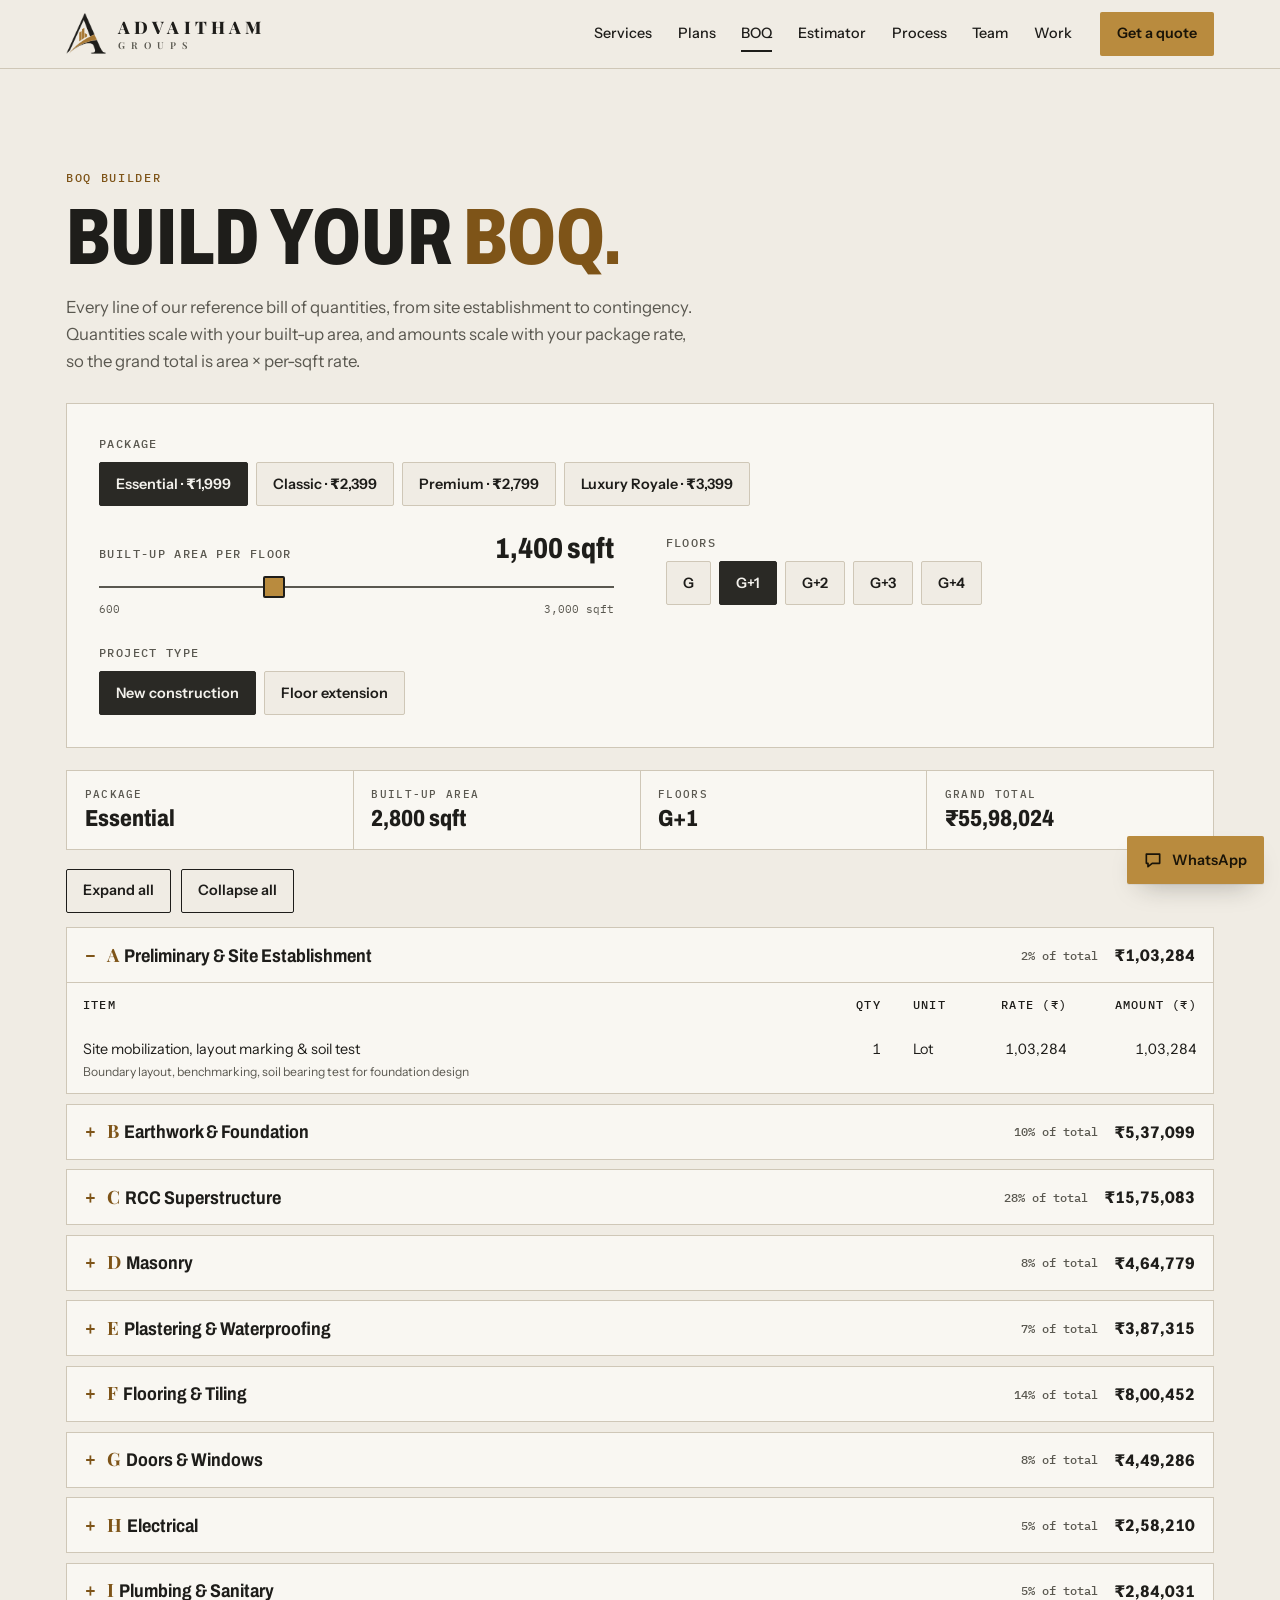
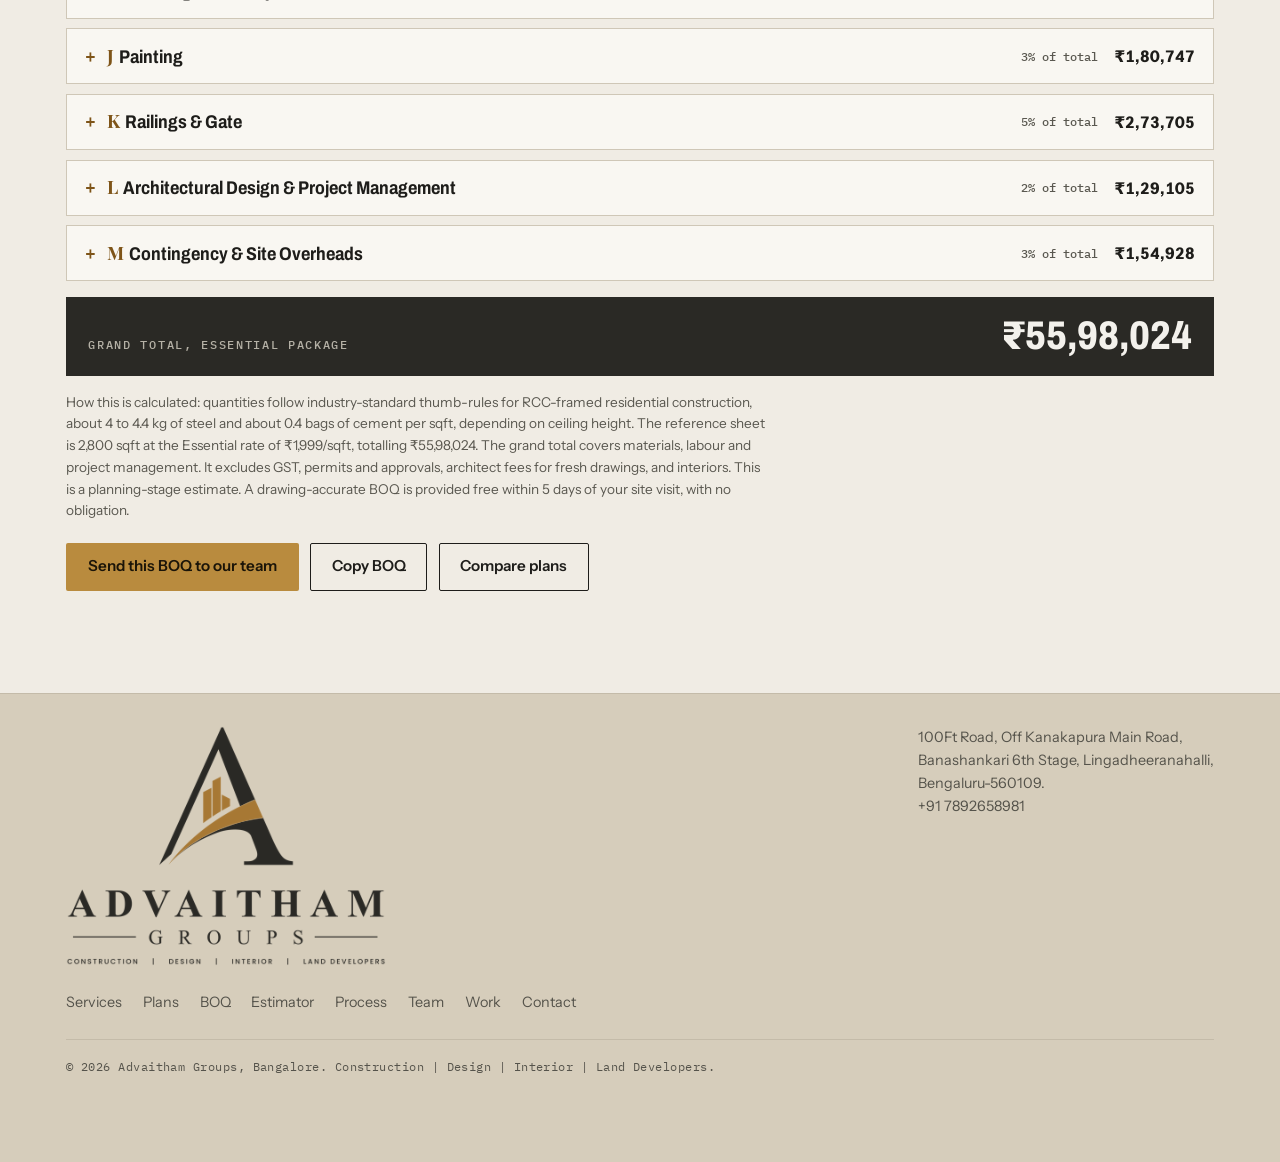
==== commit a9516e9c: "Final MAYBE" ====
--- a/boq.html
+++ b/boq.html
@@ -30,7 +30,7 @@
   <div class="wrap">
     <p class="eyebrow">BOQ builder</p>
     <h1 class="ph">Build your <span class="hl">BOQ.</span></h1>
-    <p class="ph-p">Choose a package, plot size and floors to see where the cost goes, from steel and cement to electrical. Quantities follow standard thumb-rules for RCC-framed homes, and the package total is split across categories by typical material and labour weightage. A drawing-accurate BOQ follows your site visit.</p>
+    <p class="ph-p">Every line of our reference bill of quantities, from site establishment to contingency. Quantities scale with your built-up area, and amounts scale with your package rate, so the grand total is area × per-sqft rate.</p>
     <div class="boq-ctl" style="margin-top:1.8rem">
       <fieldset class="full"><legend class="field-l">Package</legend><div class="chips" id="pkg-chips"></div></fieldset>
       <div>
@@ -48,9 +48,9 @@
     </div>
     <div id="boq-cats"></div>
     <div class="bq-total" id="boq-total"></div>
-    <p class="boq-note">The grand total covers materials, labour and project management. It excludes GST, permits and approvals, architect fees for new drawings, and interiors, which are priced separately. Steel is estimated at about 4.2 kg per sqft. Concrete is supplied ready-mixed, so cement appears under masonry and plaster only. This is a planning-stage estimate.</p>
+    <p class="boq-note">How this is calculated: quantities follow industry-standard thumb-rules for RCC-framed residential construction, about 4 to 4.4 kg of steel and about 0.4 bags of cement per sqft, depending on ceiling height. The reference sheet is 2,800 sqft at the Essential rate of ₹1,999/sqft, totalling ₹55,98,024. The grand total covers materials, labour and project management. It excludes GST, permits and approvals, architect fees for fresh drawings, and interiors. This is a planning-stage estimate. A drawing-accurate BOQ is provided free within 5 days of your site visit, with no obligation.</p>
     <div class="est-actions">
-      <a class="btn btn-primary" id="boq-wa" href="https://wa.me/917022250878" target="_blank" rel="noopener">Send this BOQ to our team</a>
+      <a class="btn btn-primary" id="boq-wa" href="https://wa.me/917892658981" target="_blank" rel="noopener">Send this BOQ to our team</a>
       <button class="btn btn-ghost" id="boq-copy" type="button">Copy BOQ</button>
       <a class="btn btn-ghost" href="plans.html">Compare plans</a>
     </div>
@@ -60,7 +60,7 @@
 <footer class="foot">
   <div class="wrap foot-in">
     <a href="index.html#top" aria-label="Advaitham Groups, back to top"><span class="lg lg-full" role="img" aria-label="Advaitham Groups. Construction, Design, Interior, Land Developers"><i class="k"></i><i class="b"></i></span></a>
-    <address>100Ft Road, Off Kanakapura Main Road,<br>Banashankari 6th Stage, Lingadheeranahalli,<br>Bengaluru-560109.<br>+91 70222 50878</address>
+    <address>100Ft Road, Off Kanakapura Main Road,<br>Banashankari 6th Stage, Lingadheeranahalli,<br>Bengaluru-560109.<br>+91 7892658981</address>
     <nav aria-label="Footer">
       <a href="index.html#services">Services</a><a href="plans.html">Plans</a><a href="boq.html">BOQ</a><a href="index.html#estimate">Estimator</a><a href="index.html#process">Process</a><a href="index.html#team">Team</a><a href="index.html#work">Work</a><a href="index.html#contact">Contact</a>
     </nav>
@@ -68,7 +68,7 @@
   </div>
 </footer>
 
-<a class="wa" href="https://wa.me/917022250878?text=Hi%20Advaitham%20Groups%2C%20I%27d%20like%20to%20discuss%20a%20project." target="_blank" rel="noopener" aria-label="Chat with Advaitham Groups on WhatsApp">
+<a class="wa" href="https://wa.me/917892658981?text=Hi%20Advaitham%20Groups%2C%20I%27d%20like%20to%20discuss%20a%20project." target="_blank" rel="noopener" aria-label="Chat with Advaitham Groups on WhatsApp">
   <svg viewBox="0 0 24 24" aria-hidden="true"><path d="M4 5h16v11H11l-5 4v-4H4z"/></svg><span>WhatsApp</span>
 </a>
 <script src="site.js"></script>
@@ -76,7 +76,7 @@
 var A=ADV,$=A.$,$$=A.$$,inr=A.inr,waLink=A.waLink,copyText=A.copyText,STAGES=A.STAGES,PLANS=A.PLANS,ORDER=A.ORDER;
 
 var q=new URLSearchParams(location.search);
-var S=A.clean(q.has('pkg')?{pkg:q.get('pkg'),plot:q.get('plot'),floors:q.get('floors'),type:q.get('type')}:A.load());
+var S=A.clean(q.has('pkg')?{pkg:q.get('pkg'),plot:q.get('plot'),floors:q.get('floors'),type:q.get('type')}:{plot:1400,floors:2,type:'new',pkg:'essential'});
 var boqText='';
 function buildFloors(){
   if(S.type==='ext'&&S.floors>4)S.floors=4;
@@ -86,20 +86,18 @@
 function render(){
   var d=A.boqData(S),c=d.c,openSet=$$('#boq-cats details').map(function(e){return e.open});
   $('#plot-v').textContent=inr(S.plot)+' sqft';
-  $('#boq-sum').innerHTML=[['Package',c.pkg],['Built-up area',inr(c.area)+' sqft'],['Floors',A.floorLabel(S)],['Estimated total','₹'+inr(d.total)]].map(function(r){return '<div><div class="l">'+r[0]+'</div><div class="v">'+r[1]+'</div></div>'}).join('');
+  $('#boq-sum').innerHTML=[['Package',c.pkg],['Built-up area',inr(c.area)+' sqft'],['Floors',A.floorLabel(S)],['Grand total','₹'+inr(d.total)]].map(function(r){return '<div><div class="l">'+r[0]+'</div><div class="v">'+r[1]+'</div></div>'}).join('');
   $('#boq-cats').innerHTML=d.cats.map(function(k,i){
     var rows=k.items.map(function(it){
-      var r=it.rate>=100?inr(it.rate):it.rate.toFixed(2);
-      return '<tr><td>'+it.n+'</td><td class="r">'+A.qfmt(it.q,it.u)+'</td><td>'+it.u+'</td><td class="r">'+r+'</td><td class="r">'+inr(it.amt)+'</td></tr>';
+      return '<tr><td>'+it.n+'<small>'+it.d+'</small></td><td class="r">'+A.qfmt(it.q,it.u)+'</td><td>'+it.u+'</td><td class="r">'+inr(Math.round(it.rate))+'</td><td class="r">'+inr(it.amt)+'</td></tr>';
     }).join('');
-    var isOpen=openSet.length?openSet[i]:i===1;
-    return '<details class="bq-cat"'+(isOpen?' open':'')+'><summary><span class="bq-n">'+k.n+'</span><span class="bq-share">'+k.w+'% of total</span><span class="bq-sub">₹'+inr(k.sub)+'</span></summary><div class="tbl"><table class="bq-t"><thead><tr><th>Item</th><th class="r">Qty</th><th>Unit</th><th class="r">Rate (₹)</th><th class="r">Amount (₹)</th></tr></thead><tbody>'+rows+'</tbody></table></div></details>';
+    var isOpen=openSet.length?openSet[i]:i===0;
+    return '<details class="bq-cat"'+(isOpen?' open':'')+'><summary><span class="bq-n"><span class="bq-l">'+k.L+'</span>'+k.n+'</span><span class="bq-share">'+k.pct+'% of total</span><span class="bq-sub">₹'+inr(k.sub)+'</span></summary><div class="tbl"><table class="bq-t"><thead><tr><th>Item</th><th class="r">Qty</th><th>Unit</th><th class="r">Rate (₹)</th><th class="r">Amount (₹)</th></tr></thead><tbody>'+rows+'</tbody></table></div></details>';
   }).join('');
   $('#boq-total').innerHTML='<span>Grand total, '+c.pkg+' package</span><b>₹'+inr(d.total)+'</b>';
-  var lines=['Hi Advaitham Groups, here is the BOQ I generated on your site.',A.floorLabel(S)+', '+inr(c.area)+' sqft total, '+c.pkg+' package'].concat(d.cats.map(function(k){return k.n+': ₹'+inr(k.sub)}),['Grand total: ₹'+inr(d.total),'I would like to discuss this.']);
+  var lines=['Hi Advaitham Groups, here is the BOQ I generated on your site.',A.floorLabel(S)+', '+inr(c.area)+' sqft total, '+c.pkg+' package'].concat(d.cats.map(function(k){return k.L+'. '+k.n+': ₹'+inr(k.sub)}),['Grand total: ₹'+inr(d.total),'I would like to discuss this.']);
   boqText=lines.join('\n');
   $('#boq-wa').href=waLink(boqText);
-  A.save(S);
 }
 var plot=$('#plot');plot.value=S.plot;
 buildFloors();
--- a/styles.css
+++ b/styles.css
@@ -441,5 +441,7 @@
 .boq-ctl .full{grid-column:1/-1}
 .link-row{display:flex;flex-wrap:wrap;gap:.7rem;margin-top:1.4rem}
 
+.bq-l{color:var(--eyebrow);font-family:var(--f-serif);font-weight:700;margin-right:.35rem}
+.bq-t small{display:block;color:var(--ink-2);font-size:.76rem;line-height:1.4;margin-top:.15rem;font-family:var(--f-body)}
 .nav-links a[aria-current="page"]{border-bottom-color:var(--ink)}
 .pk-rate .from,.plan-rate .from{font:500 .8rem var(--f-mono);color:var(--ink-2);margin-right:.4rem}
